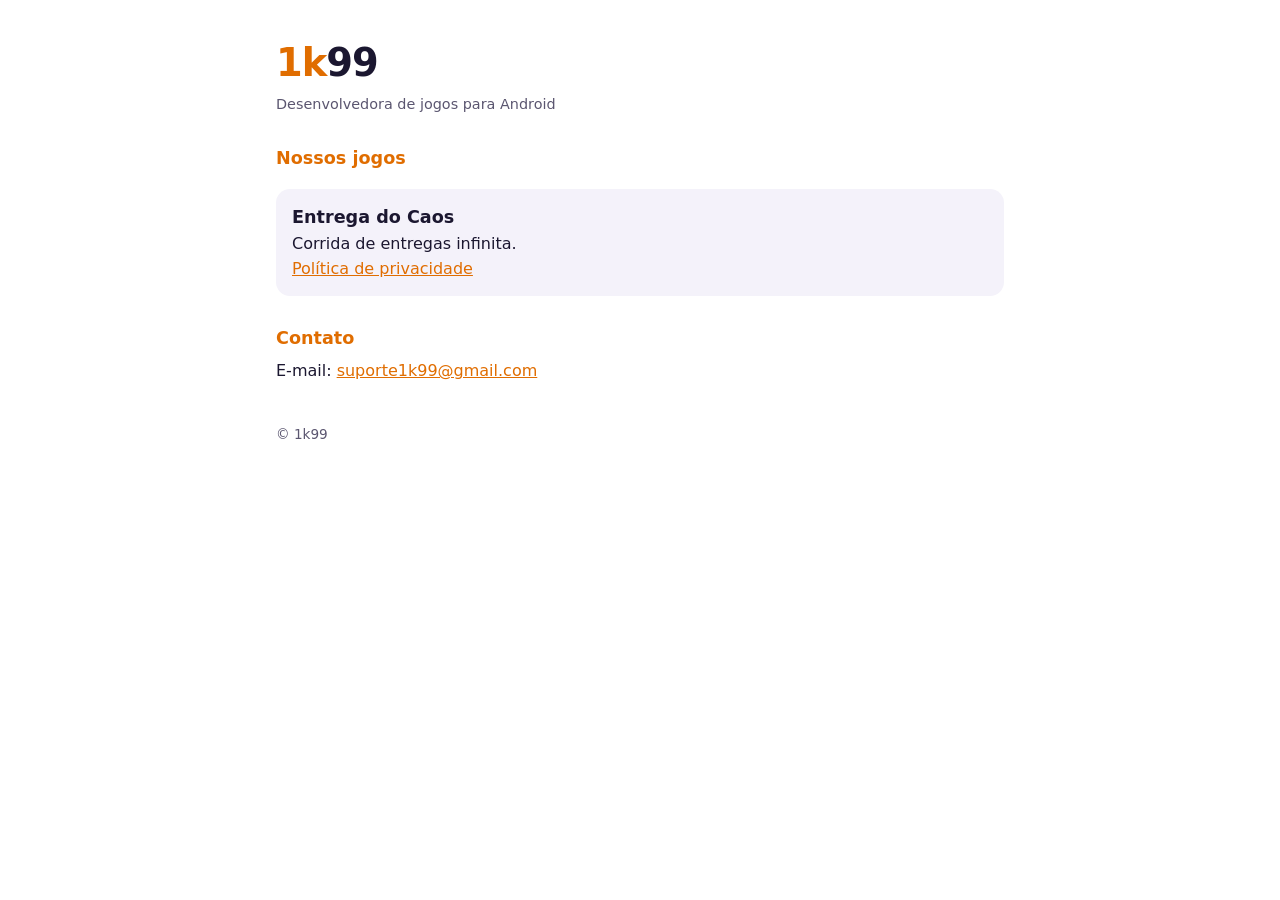
==== index.html @ 393ed0dd "Site da 1k99: pagina inicial e app-ads.txt" ====
<!doctype html>
<html lang="pt-BR">
<head>
<meta charset="utf-8">
<meta name="viewport" content="width=device-width, initial-scale=1">
<title>1k99 — Jogos</title>
<link rel="stylesheet" href="style.css">
</head>
<body>
<main>
<div class="brand"><span>1k</span>99</div>
<p class="meta">Desenvolvedora de jogos para Android</p>

<h2>Nossos jogos</h2>
<ul class="apps">
  <li>
    <strong>Entrega do Caos</strong>
    Corrida de entregas infinita.<br>
    <a href="entrega-do-caos/privacidade/">Política de privacidade</a>
  </li>
  <!-- NOVO APP: copie o bloco <li> acima, troque o nome e o link -->
</ul>

<h2>Contato</h2>
<p>E-mail: <a href="mailto:suporte1k99@gmail.com">suporte1k99@gmail.com</a></p>

<footer>© 1k99</footer>
</main>
</body>
</html>
---- style.css ----
:root { --bg:#ffffff; --fg:#1b1730; --muted:#5b5670; --card:#f4f2fa; --accent:#e06d00; }
@media (prefers-color-scheme: dark) { :root { --bg:#16131f; --fg:#f2f0f8; --muted:#b4aec6; --card:#221d30; --accent:#ffa040; } }
* { box-sizing:border-box; }
body { margin:0; background:var(--bg); color:var(--fg); font:16px/1.6 system-ui,-apple-system,"Segoe UI",Roboto,sans-serif; }
main { max-width:760px; margin:0 auto; padding:32px 16px 48px; }
h1 { font-size:1.7rem; margin:0 0 4px; }
h2 { font-size:1.1rem; margin:28px 0 6px; color:var(--accent); }
p, li { margin:0 0 10px; }
a { color:var(--accent); }
.meta { color:var(--muted); font-size:.9rem; }
.brand { font-weight:800; font-size:2.4rem; letter-spacing:-1px; }
.brand span { color:var(--accent); }
.apps { list-style:none; padding:0; display:grid; gap:12px; }
.apps li { background:var(--card); border-radius:14px; padding:14px 16px; margin:0; }
.apps strong { display:block; font-size:1.1rem; }
footer { margin-top:40px; color:var(--muted); font-size:.85rem; }
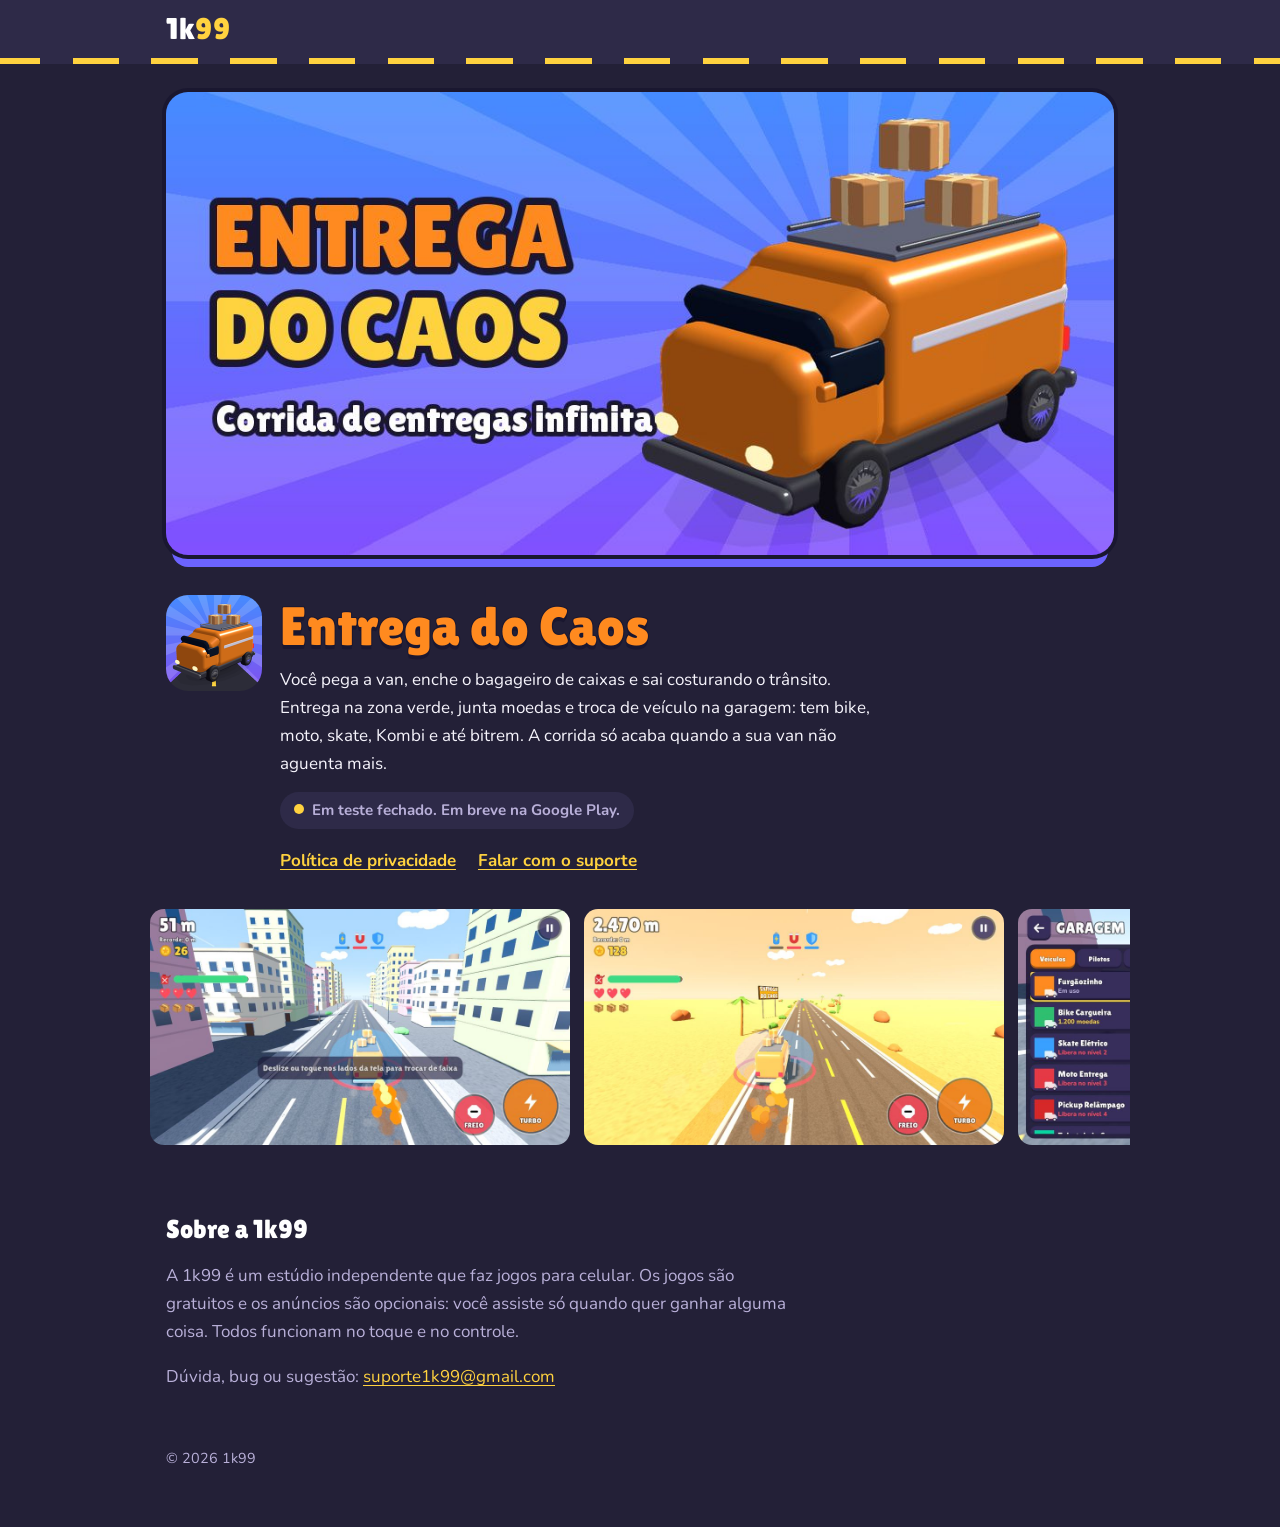
==== commit 4c1a9d1b: "Site novo da 1k99 e politica revisada do Entrega do Caos Co-Authored-By: Claude Opus 5.5 <noreply@an" ====
--- a/index.html
+++ b/index.html
@@ -3,28 +3,53 @@
 <head>
 <meta charset="utf-8">
 <meta name="viewport" content="width=device-width, initial-scale=1">
-<title>1k99 — Jogos</title>
+<title>1k99 | Entrega do Caos</title>
+<meta name="description" content="1k99, estúdio independente de jogos para Android. Conheça o Entrega do Caos.">
+<link rel="icon" href="favicon.png">
+<link rel="apple-touch-icon" href="apple-touch-icon.png">
+<link rel="preconnect" href="https://fonts.googleapis.com">
+<link rel="preconnect" href="https://fonts.gstatic.com" crossorigin>
+<link href="https://fonts.googleapis.com/css2?family=Nunito:wght@400;700&display=swap" rel="stylesheet">
 <link rel="stylesheet" href="style.css">
 </head>
 <body>
+<header class="rua">
+  <div class="rua-dentro">
+    <a class="marca" href="./">1k<b>99</b></a>
+  </div>
+</header>
+
 <main>
-<div class="brand"><span>1k</span>99</div>
-<p class="meta">Desenvolvedora de jogos para Android</p>
+  <img class="capa" src="img/entrega-capa.jpg" width="1024" height="500"
+       alt="Van laranja carregada de caixas ao lado do título Entrega do Caos">
 
-<h2>Nossos jogos</h2>
-<ul class="apps">
-  <li>
-    <strong>Entrega do Caos</strong>
-    Corrida de entregas infinita.<br>
-    <a href="entrega-do-caos/privacidade/">Política de privacidade</a>
-  </li>
-  <!-- NOVO APP: copie o bloco <li> acima, troque o nome e o link -->
-</ul>
+  <section class="jogo">
+    <img class="icone" src="img/entrega-icone.png" width="96" height="96" alt="">
+    <div>
+      <h1>Entrega do Caos</h1>
+      <p>Você pega a van, enche o bagageiro de caixas e sai costurando o trânsito. Entrega na zona verde, junta moedas e troca de veículo na garagem: tem bike, moto, skate, Kombi e até bitrem. A corrida só acaba quando a sua van não aguenta mais.</p>
+      <span class="status">Em teste fechado. Em breve na Google Play.</span>
+      <div class="links-jogo">
+        <a href="entrega-do-caos/privacidade/">Política de privacidade</a>
+        <a href="mailto:suporte1k99@gmail.com?subject=Entrega%20do%20Caos">Falar com o suporte</a>
+      </div>
+    </div>
+  </section>
 
-<h2>Contato</h2>
-<p>E-mail: <a href="mailto:suporte1k99@gmail.com">suporte1k99@gmail.com</a></p>
+  <div class="fotos" tabindex="0" aria-label="Imagens do jogo">
+    <img src="img/corrida-cidade.jpg" width="960" height="540" loading="lazy" alt="Van desviando de carros numa avenida da cidade">
+    <img src="img/corrida-deserto.jpg" width="960" height="540" loading="lazy" alt="Corrida na estrada do deserto">
+    <img src="img/garagem.jpg" width="960" height="540" loading="lazy" alt="Garagem com a Bike Cargueira e a lista de veículos">
+    <img src="img/corrida-noite.jpg" width="960" height="540" loading="lazy" alt="Entrega à noite entre prédios iluminados">
+  </div>
 
-<footer>© 1k99</footer>
+  <section class="sobre">
+    <h2>Sobre a 1k99</h2>
+    <p>A 1k99 é um estúdio independente que faz jogos para celular. Os jogos são gratuitos e os anúncios são opcionais: você assiste só quando quer ganhar alguma coisa. Todos funcionam no toque e no controle.</p>
+    <p>Dúvida, bug ou sugestão: <a href="mailto:suporte1k99@gmail.com">suporte1k99@gmail.com</a></p>
+  </section>
+
+  <footer>© 2026 1k99</footer>
 </main>
 </body>
 </html>
--- a/style.css
+++ b/style.css
@@ -1,16 +1,149 @@
-:root { --bg:#ffffff; --fg:#1b1730; --muted:#5b5670; --card:#f4f2fa; --accent:#e06d00; }
-@media (prefers-color-scheme: dark) { :root { --bg:#16131f; --fg:#f2f0f8; --muted:#b4aec6; --card:#221d30; --accent:#ffa040; } }
-* { box-sizing:border-box; }
-body { margin:0; background:var(--bg); color:var(--fg); font:16px/1.6 system-ui,-apple-system,"Segoe UI",Roboto,sans-serif; }
-main { max-width:760px; margin:0 auto; padding:32px 16px 48px; }
-h1 { font-size:1.7rem; margin:0 0 4px; }
-h2 { font-size:1.1rem; margin:28px 0 6px; color:var(--accent); }
-p, li { margin:0 0 10px; }
-a { color:var(--accent); }
-.meta { color:var(--muted); font-size:.9rem; }
-.brand { font-weight:800; font-size:2.4rem; letter-spacing:-1px; }
-.brand span { color:var(--accent); }
-.apps { list-style:none; padding:0; display:grid; gap:12px; }
-.apps li { background:var(--card); border-radius:14px; padding:14px 16px; margin:0; }
-.apps strong { display:block; font-size:1.1rem; }
-footer { margin-top:40px; color:var(--muted); font-size:.85rem; }
+@font-face {
+  font-family: "Lilita One";
+  src: url("fonts/LilitaOne.woff2") format("woff2");
+  font-display: swap;
+}
+
+:root {
+  --asfalto: #232037;
+  --asfalto-claro: #2e2a48;
+  --faixa: #ffd23f;
+  --van: #ff8a1f;
+  --ceu: #6c63ff;
+  --texto: #f6f4fc;
+  --apagado: #b9b0d9;
+  --contorno: #1a1730;
+}
+
+* { box-sizing: border-box; }
+
+html { -webkit-text-size-adjust: 100%; }
+
+body {
+  margin: 0;
+  background: var(--asfalto);
+  color: var(--texto);
+  font: 400 1.0625rem/1.65 "Nunito", system-ui, sans-serif;
+}
+
+a { color: var(--faixa); text-underline-offset: 3px; }
+a:hover { color: #fff; }
+a:focus-visible { outline: 3px solid var(--faixa); outline-offset: 3px; border-radius: 4px; }
+
+img { display: block; max-width: 100%; height: auto; }
+
+/* Rua no topo: a faixa amarela tracejada é o fio que liga as páginas */
+.rua {
+  background: var(--asfalto-claro);
+  border-bottom: 6px dashed var(--faixa);
+  border-image: repeating-linear-gradient(90deg, var(--faixa) 0 46px, transparent 46px 78px) 6;
+}
+.rua-dentro {
+  max-width: 980px;
+  margin: 0 auto;
+  padding: 14px 16px;
+  display: flex;
+  align-items: center;
+  gap: 12px;
+}
+.marca {
+  font-family: "Lilita One", sans-serif;
+  font-size: 1.9rem;
+  line-height: 1;
+  color: #fff;
+  text-decoration: none;
+  letter-spacing: .5px;
+}
+.marca b { color: var(--faixa); font-weight: 400; }
+.rua-dentro a.voltar { margin-left: auto; font-weight: 700; font-size: .95rem; }
+
+main { max-width: 980px; margin: 0 auto; padding: 28px 16px 56px; }
+
+h1, h2, h3 { font-family: "Lilita One", sans-serif; font-weight: 400; line-height: 1.15; }
+
+/* Página inicial */
+.capa {
+  border-radius: 22px;
+  overflow: hidden;
+  box-shadow: 0 0 0 4px var(--contorno), 0 18px 0 -6px var(--ceu);
+}
+.jogo {
+  display: grid;
+  grid-template-columns: 96px 1fr;
+  gap: 18px;
+  align-items: start;
+  margin-top: 40px;
+}
+.jogo img.icone { border-radius: 22px; width: 96px; height: 96px; }
+.jogo h1 {
+  margin: 0;
+  font-size: clamp(2.2rem, 6vw, 3.4rem);
+  color: var(--van);
+  -webkit-text-stroke: 2px var(--contorno);
+  paint-order: stroke fill;
+  text-shadow: 0 4px 0 var(--contorno);
+}
+.jogo p { margin: 8px 0 0; max-width: 60ch; }
+.status {
+  display: inline-block;
+  margin-top: 14px;
+  padding: 6px 14px;
+  border-radius: 999px;
+  background: var(--asfalto-claro);
+  color: var(--apagado);
+  font-weight: 700;
+  font-size: .95rem;
+}
+.status::before {
+  content: "";
+  display: inline-block;
+  width: 10px; height: 10px;
+  margin-right: 8px;
+  border-radius: 50%;
+  background: var(--faixa);
+  vertical-align: 1px;
+}
+
+.fotos {
+  display: flex;
+  gap: 14px;
+  overflow-x: auto;
+  scroll-snap-type: x mandatory;
+  margin: 30px -16px 0;
+  padding: 4px 16px 14px;
+}
+.fotos img {
+  flex: none;
+  width: min(78vw, 420px);
+  scroll-snap-align: start;
+  border-radius: 14px;
+}
+
+.links-jogo { margin-top: 18px; display: flex; flex-wrap: wrap; gap: 10px 22px; font-weight: 700; }
+
+.sobre { margin-top: 56px; max-width: 62ch; color: var(--apagado); }
+.sobre h2 { color: #fff; font-size: 1.6rem; margin: 0 0 6px; }
+
+footer { margin-top: 56px; color: var(--apagado); font-size: .9rem; }
+
+/* Política */
+.politica { max-width: 68ch; }
+.politica h1 { font-size: clamp(2rem, 5.5vw, 2.8rem); margin: 0; color: #fff; }
+.politica .data { color: var(--apagado); margin: 6px 0 0; font-size: .95rem; }
+.politica h2 { color: var(--faixa); font-size: 1.45rem; margin: 40px 0 8px; }
+.politica p, .politica li { margin: 0 0 12px; }
+.politica ul { padding-left: 1.2em; }
+.politica li::marker { color: var(--van); }
+.resumo {
+  margin-top: 26px;
+  padding: 18px 20px;
+  border-radius: 16px;
+  background: var(--asfalto-claro);
+  border-left: 6px solid var(--van);
+}
+.resumo p:last-child { margin-bottom: 0; }
+
+@media (max-width: 520px) {
+  .jogo { grid-template-columns: 1fr; }
+  .jogo img.icone { width: 80px; height: 80px; }
+}
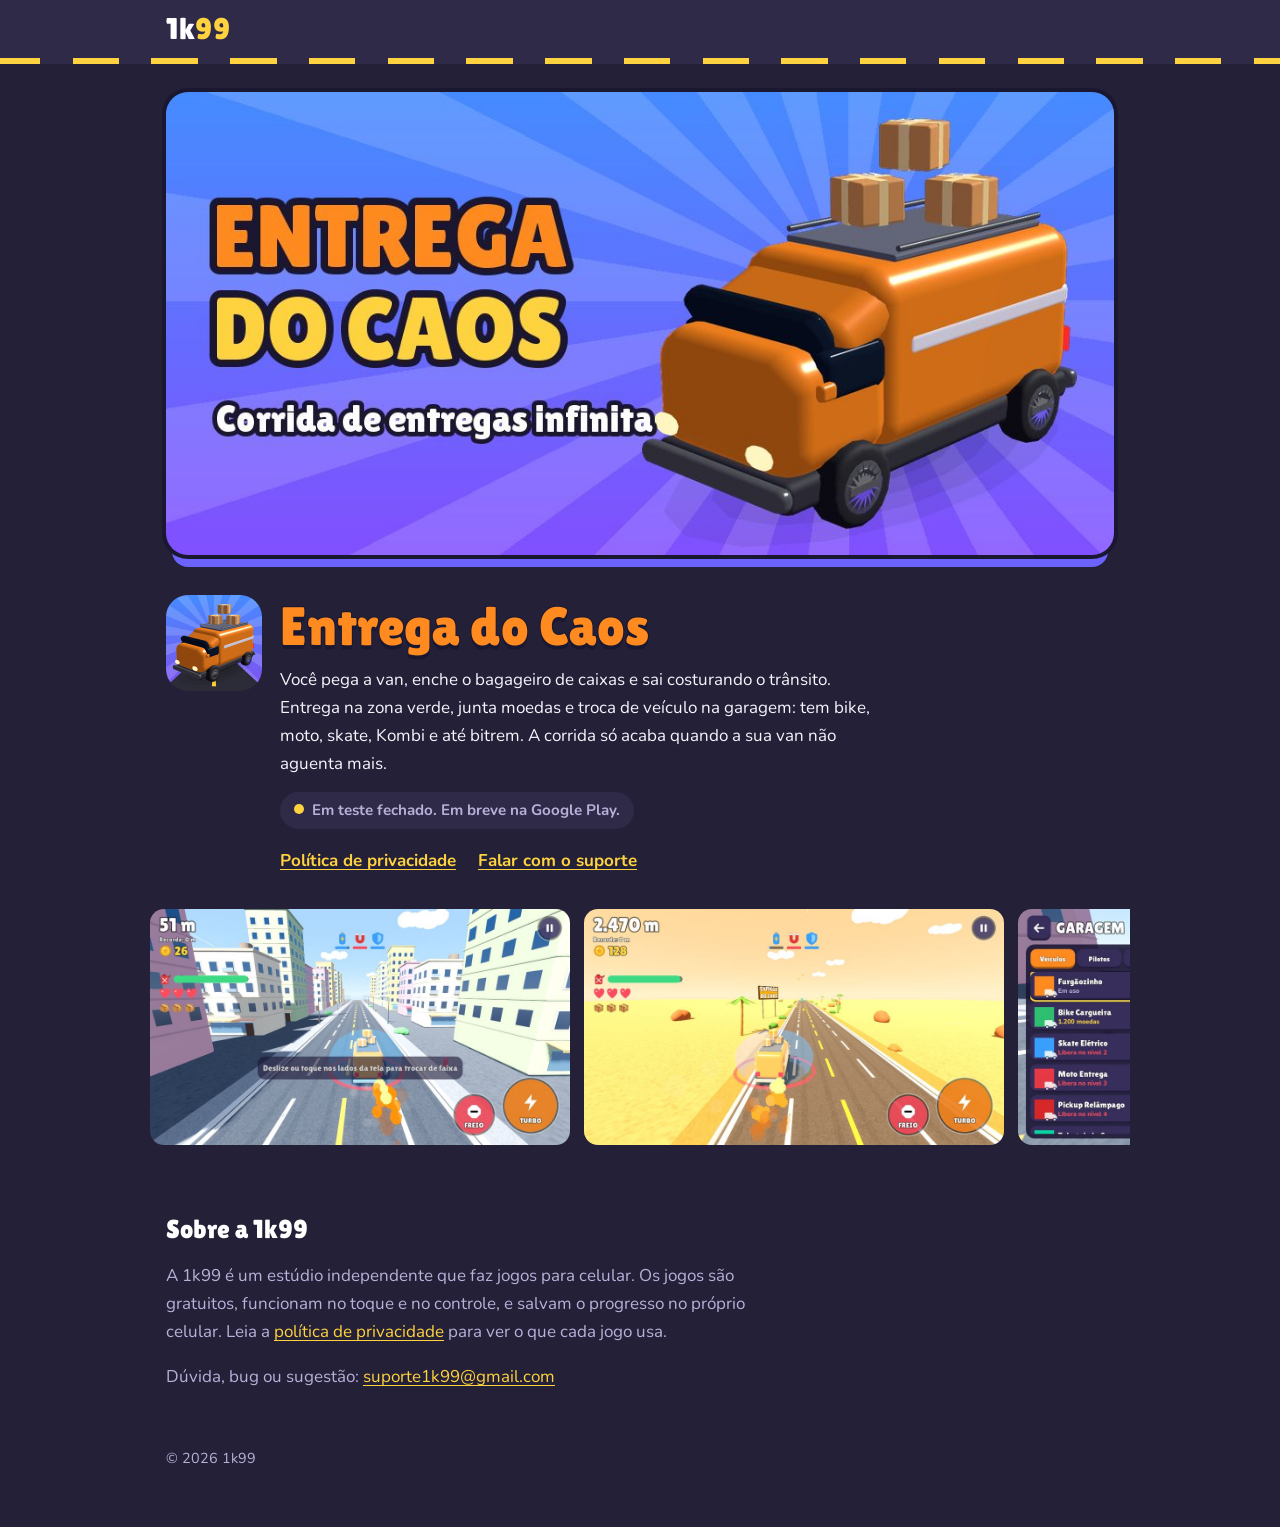
==== commit 23c05339: "Politica de privacidade unica da 1k99 com secao por jogo Co-Authored-By: Claude Opus 5.5 <noreply@an" ====
--- a/index.html
+++ b/index.html
@@ -30,7 +30,7 @@
       <p>Você pega a van, enche o bagageiro de caixas e sai costurando o trânsito. Entrega na zona verde, junta moedas e troca de veículo na garagem: tem bike, moto, skate, Kombi e até bitrem. A corrida só acaba quando a sua van não aguenta mais.</p>
       <span class="status">Em teste fechado. Em breve na Google Play.</span>
       <div class="links-jogo">
-        <a href="entrega-do-caos/privacidade/">Política de privacidade</a>
+        <a href="privacidade/#entrega-do-caos">Política de privacidade</a>
         <a href="mailto:suporte1k99@gmail.com?subject=Entrega%20do%20Caos">Falar com o suporte</a>
       </div>
     </div>
@@ -45,7 +45,7 @@
 
   <section class="sobre">
     <h2>Sobre a 1k99</h2>
-    <p>A 1k99 é um estúdio independente que faz jogos para celular. Os jogos são gratuitos e os anúncios são opcionais: você assiste só quando quer ganhar alguma coisa. Todos funcionam no toque e no controle.</p>
+    <p>A 1k99 é um estúdio independente que faz jogos para celular. Os jogos são gratuitos, funcionam no toque e no controle, e salvam o progresso no próprio celular. Leia a <a href="privacidade/">política de privacidade</a> para ver o que cada jogo usa.</p>
     <p>Dúvida, bug ou sugestão: <a href="mailto:suporte1k99@gmail.com">suporte1k99@gmail.com</a></p>
   </section>
 
--- a/style.css
+++ b/style.css
@@ -131,6 +131,7 @@
 .politica h1 { font-size: clamp(2rem, 5.5vw, 2.8rem); margin: 0; color: #fff; }
 .politica .data { color: var(--apagado); margin: 6px 0 0; font-size: .95rem; }
 .politica h2 { color: var(--faixa); font-size: 1.45rem; margin: 40px 0 8px; }
+.politica h3 { color: #fff; font-size: 1.25rem; margin: 22px 0 8px; }
 .politica p, .politica li { margin: 0 0 12px; }
 .politica ul { padding-left: 1.2em; }
 .politica li::marker { color: var(--van); }
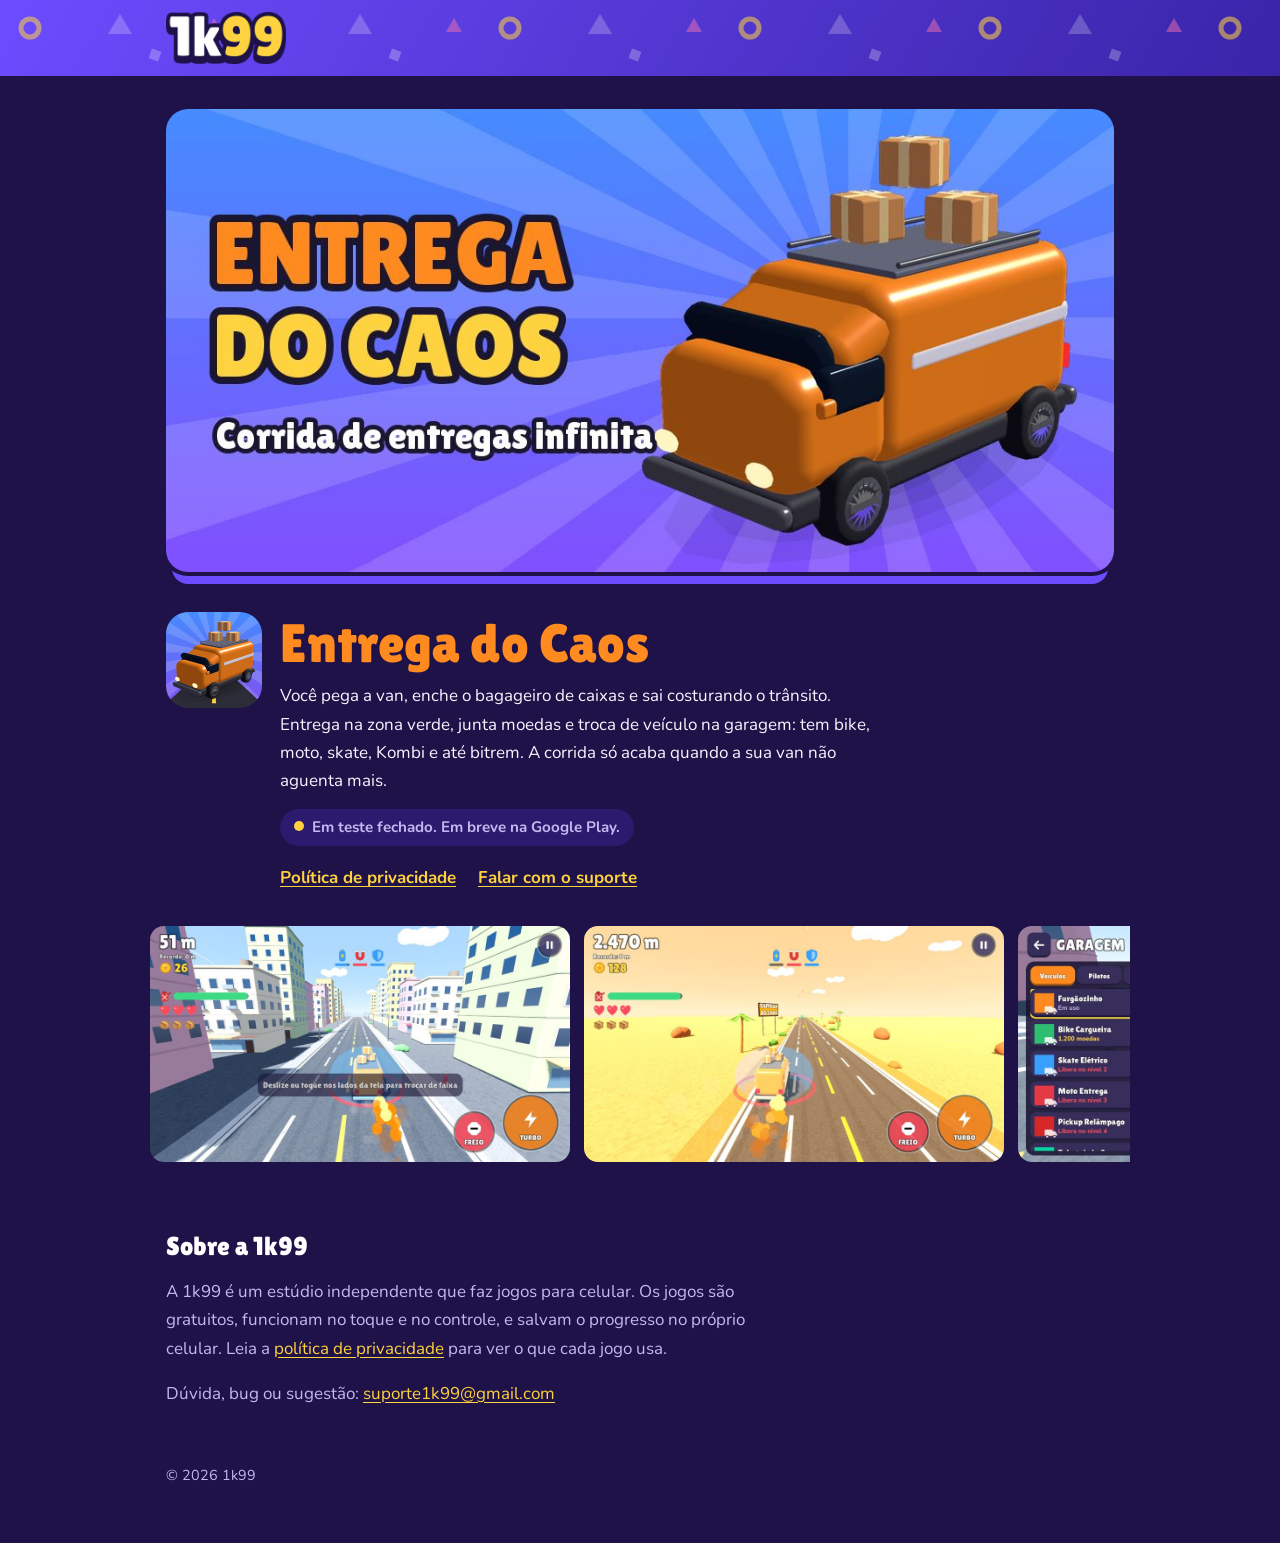
==== commit 9b1cff57: "Site com a identidade visual nova da 1k99 Co-Authored-By: Claude Opus 5.5 <noreply@anthropic.com> Cl" ====
--- a/index.html
+++ b/index.html
@@ -13,9 +13,9 @@
 <link rel="stylesheet" href="style.css">
 </head>
 <body>
-<header class="rua">
-  <div class="rua-dentro">
-    <a class="marca" href="./">1k<b>99</b></a>
+<header class="topo">
+  <div class="topo-dentro">
+    <a class="marca" href="./"><img src="img/logo-1k99.png" width="120" height="52" alt="1k99"></a>
   </div>
 </header>
 
--- a/style.css
+++ b/style.css
@@ -5,14 +5,16 @@
 }
 
 :root {
-  --asfalto: #232037;
-  --asfalto-claro: #2e2a48;
-  --faixa: #ffd23f;
+  --fundo: #1e1248;
+  --painel: #2c1a6e;
+  --roxo: #6c4cff;
+  --roxo-escuro: #3a24a8;
+  --amarelo: #ffd23f;
+  --rosa: #ff78aa;
   --van: #ff8a1f;
-  --ceu: #6c63ff;
-  --texto: #f6f4fc;
-  --apagado: #b9b0d9;
-  --contorno: #1a1730;
+  --texto: #f7f5ff;
+  --apagado: #c3b8f0;
+  --contorno: #1e1248;
 }
 
 * { box-sizing: border-box; }
@@ -21,41 +23,34 @@
 
 body {
   margin: 0;
-  background: var(--asfalto);
+  background: var(--fundo);
   color: var(--texto);
   font: 400 1.0625rem/1.65 "Nunito", system-ui, sans-serif;
 }
 
-a { color: var(--faixa); text-underline-offset: 3px; }
+a { color: var(--amarelo); text-underline-offset: 3px; }
 a:hover { color: #fff; }
-a:focus-visible { outline: 3px solid var(--faixa); outline-offset: 3px; border-radius: 4px; }
+a:focus-visible { outline: 3px solid var(--amarelo); outline-offset: 3px; border-radius: 4px; }
 
 img { display: block; max-width: 100%; height: auto; }
 
-/* Rua no topo: a faixa amarela tracejada é o fio que liga as páginas */
-.rua {
-  background: var(--asfalto-claro);
-  border-bottom: 6px dashed var(--faixa);
-  border-image: repeating-linear-gradient(90deg, var(--faixa) 0 46px, transparent 46px 78px) 6;
+/* Topo com as cores da marca 1k99: roxo, confetes e o logo */
+.topo {
+  background-color: var(--roxo-escuro);
+  background-image: url("data:image/svg+xml,%3Csvg%20xmlns%3D%22http%3A//www.w3.org/2000/svg%22%20width%3D%22240%22%20height%3D%22120%22%20viewBox%3D%220%200%20240%20120%22%3E%3Cg%20fill%3D%22none%22%20stroke-width%3D%225%22%3E%3Ccircle%20cx%3D%2230%22%20cy%3D%2228%22%20r%3D%229%22%20stroke%3D%22%23ffd23f%22%20stroke-opacity%3D%22.55%22/%3E%3Ccircle%20cx%3D%22196%22%20cy%3D%2286%22%20r%3D%227%22%20stroke%3D%22%23ff78aa%22%20stroke-opacity%3D%22.6%22/%3E%3C/g%3E%3Cpath%20d%3D%22M120%2014l12%2020h-24z%22%20fill%3D%22%23ffffff%22%20fill-opacity%3D%22.22%22/%3E%3Cpath%20d%3D%22M70%2082l9%209-9%209-9-9z%22%20fill%3D%22%23ffd23f%22%20fill-opacity%3D%22.45%22/%3E%3Cpath%20d%3D%22M214%2018l8%2014h-16z%22%20fill%3D%22%23ff78aa%22%20fill-opacity%3D%22.45%22/%3E%3Crect%20x%3D%22150%22%20y%3D%2250%22%20width%3D%2210%22%20height%3D%2210%22%20transform%3D%22rotate%2820%20155%2055%29%22%20fill%3D%22%23ffffff%22%20fill-opacity%3D%22.25%22/%3E%3C/svg%3E"), linear-gradient(120deg, var(--roxo), var(--roxo-escuro));
+  border-bottom: 5px solid var(--contorno);
 }
-.rua-dentro {
+.topo-dentro {
   max-width: 980px;
   margin: 0 auto;
-  padding: 14px 16px;
+  padding: 12px 16px;
   display: flex;
   align-items: center;
   gap: 12px;
 }
-.marca {
-  font-family: "Lilita One", sans-serif;
-  font-size: 1.9rem;
-  line-height: 1;
-  color: #fff;
-  text-decoration: none;
-  letter-spacing: .5px;
-}
-.marca b { color: var(--faixa); font-weight: 400; }
-.rua-dentro a.voltar { margin-left: auto; font-weight: 700; font-size: .95rem; }
+.marca { display: block; line-height: 0; }
+.marca img { height: 52px; width: auto; }
+.topo-dentro a.voltar { margin-left: auto; font-weight: 700; font-size: .95rem; color: #fff; }
 
 main { max-width: 980px; margin: 0 auto; padding: 28px 16px 56px; }
 
@@ -65,7 +60,7 @@
 .capa {
   border-radius: 22px;
   overflow: hidden;
-  box-shadow: 0 0 0 4px var(--contorno), 0 18px 0 -6px var(--ceu);
+  box-shadow: 0 0 0 4px var(--contorno), 0 18px 0 -6px var(--roxo);
 }
 .jogo {
   display: grid;
@@ -89,7 +84,7 @@
   margin-top: 14px;
   padding: 6px 14px;
   border-radius: 999px;
-  background: var(--asfalto-claro);
+  background: var(--painel);
   color: var(--apagado);
   font-weight: 700;
   font-size: .95rem;
@@ -100,7 +95,7 @@
   width: 10px; height: 10px;
   margin-right: 8px;
   border-radius: 50%;
-  background: var(--faixa);
+  background: var(--amarelo);
   vertical-align: 1px;
 }
 
@@ -130,7 +125,7 @@
 .politica { max-width: 68ch; }
 .politica h1 { font-size: clamp(2rem, 5.5vw, 2.8rem); margin: 0; color: #fff; }
 .politica .data { color: var(--apagado); margin: 6px 0 0; font-size: .95rem; }
-.politica h2 { color: var(--faixa); font-size: 1.45rem; margin: 40px 0 8px; }
+.politica h2 { color: var(--amarelo); font-size: 1.45rem; margin: 40px 0 8px; }
 .politica h3 { color: #fff; font-size: 1.25rem; margin: 22px 0 8px; }
 .politica p, .politica li { margin: 0 0 12px; }
 .politica ul { padding-left: 1.2em; }
@@ -139,7 +134,7 @@
   margin-top: 26px;
   padding: 18px 20px;
   border-radius: 16px;
-  background: var(--asfalto-claro);
+  background: var(--painel);
   border-left: 6px solid var(--van);
 }
 .resumo p:last-child { margin-bottom: 0; }
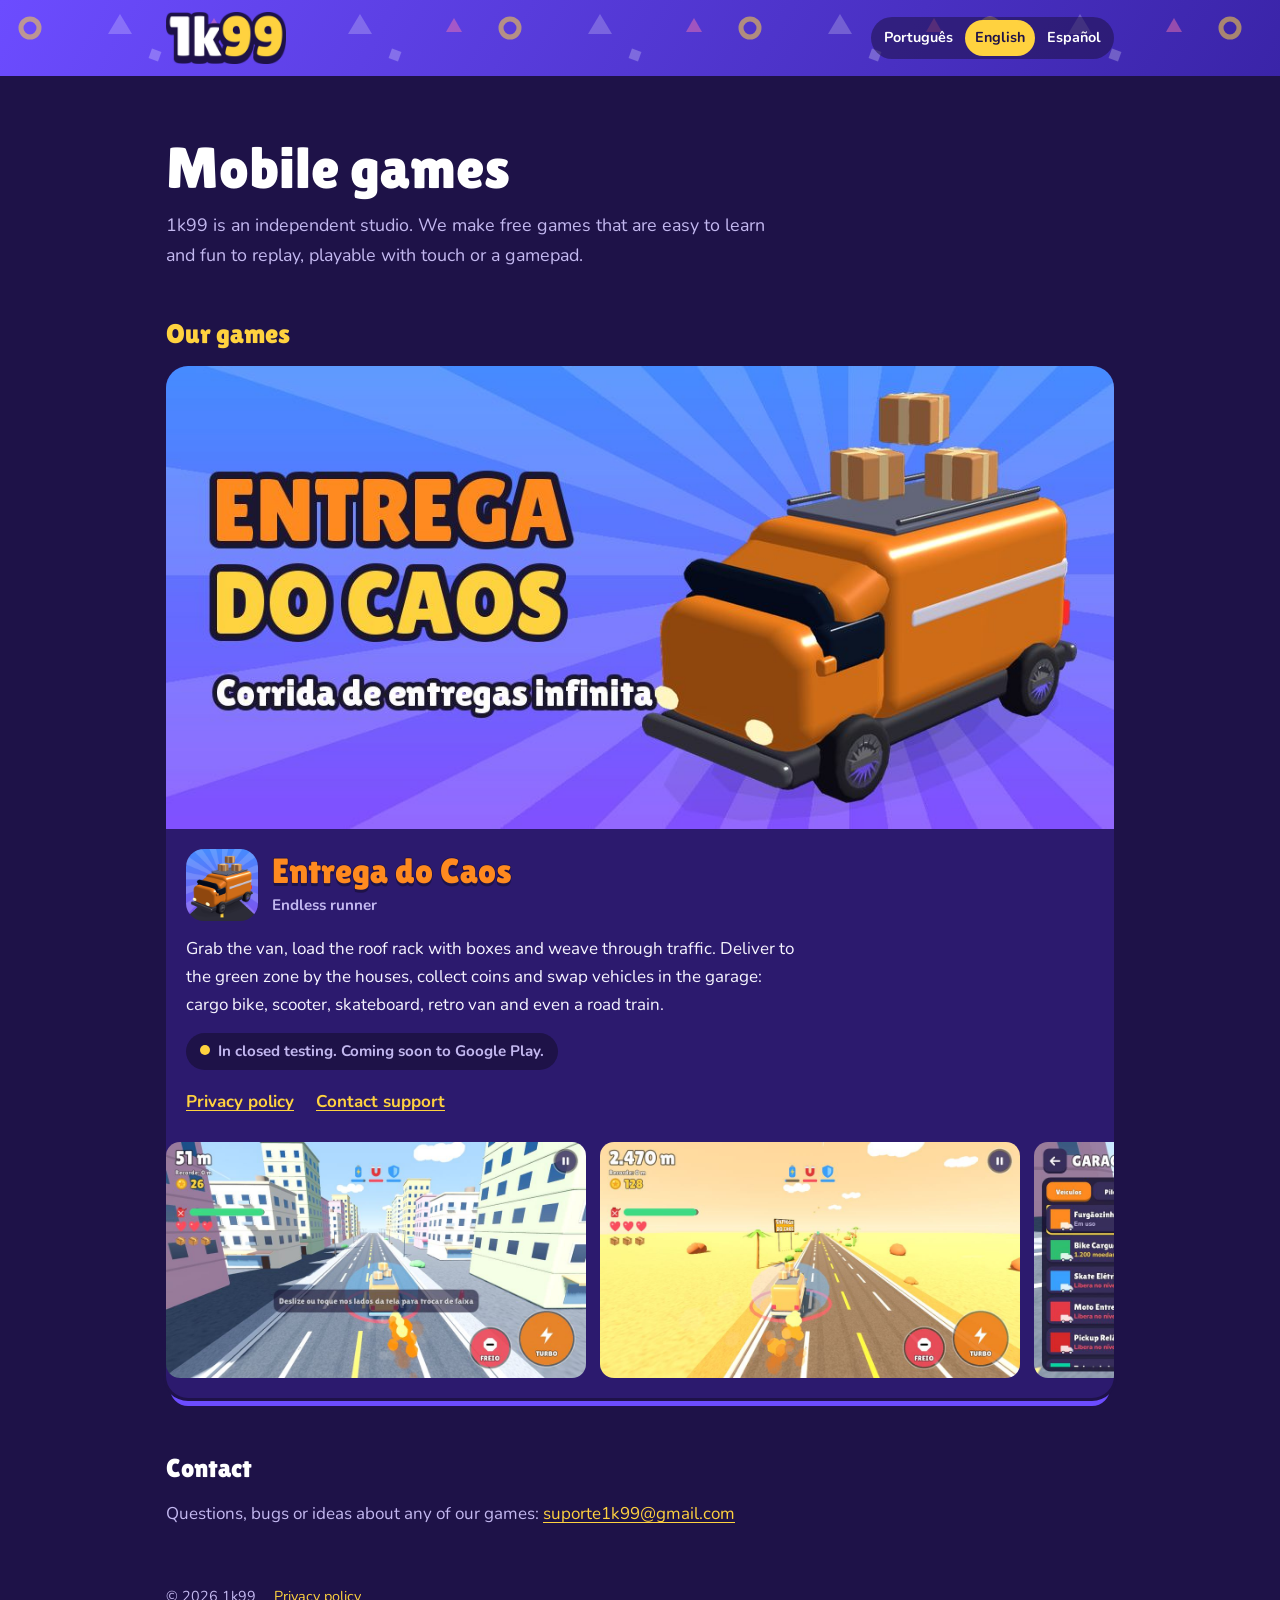
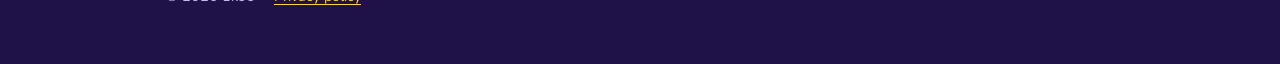
==== commit 2bf9fed8: "Site da 1k99 em portugues, ingles e espanhol, com pagina do estudio e lista de jogos Co-Authored-By:" ====
--- a/index.html
+++ b/index.html
@@ -3,8 +3,12 @@
 <head>
 <meta charset="utf-8">
 <meta name="viewport" content="width=device-width, initial-scale=1">
-<title>1k99 | Entrega do Caos</title>
-<meta name="description" content="1k99, estúdio independente de jogos para Android. Conheça o Entrega do Caos.">
+<title>1k99 | Jogos para celular</title>
+<meta name="description" content="1k99 é um estúdio independente de jogos para celular.">
+<link rel="alternate" hreflang="pt-BR" href="https://danandxxy-ship-it.github.io/">
+<link rel="alternate" hreflang="en" href="https://danandxxy-ship-it.github.io/en/">
+<link rel="alternate" hreflang="es" href="https://danandxxy-ship-it.github.io/es/">
+<link rel="alternate" hreflang="x-default" href="https://danandxxy-ship-it.github.io/">
 <link rel="icon" href="favicon.png">
 <link rel="apple-touch-icon" href="apple-touch-icon.png">
 <link rel="preconnect" href="https://fonts.googleapis.com">
@@ -12,44 +16,71 @@
 <link href="https://fonts.googleapis.com/css2?family=Nunito:wght@400;700&display=swap" rel="stylesheet">
 <link rel="stylesheet" href="style.css">
 </head>
-<body>
+<body data-auto>
 <header class="topo">
   <div class="topo-dentro">
     <a class="marca" href="./"><img src="img/logo-1k99.png" width="120" height="52" alt="1k99"></a>
+    <nav class="idiomas" aria-label="Idioma"><a href="./" lang="pt-BR" data-lang="pt" aria-current="true">Português</a><a href="en/" lang="en" data-lang="en">English</a><a href="es/" lang="es" data-lang="es">Español</a></nav>
   </div>
 </header>
+<main>
+  <section class="hero">
+    <h1>Jogos para celular</h1>
+    <p>A 1k99 é um estúdio independente. Fazemos jogos gratuitos, fáceis de aprender e divertidos de repetir, que funcionam no toque e no controle.</p>
+  </section>
 
-<main>
-  <img class="capa" src="img/entrega-capa.jpg" width="1024" height="500"
-       alt="Van laranja carregada de caixas ao lado do título Entrega do Caos">
-
-  <section class="jogo">
-    <img class="icone" src="img/entrega-icone.png" width="96" height="96" alt="">
-    <div>
-      <h1>Entrega do Caos</h1>
-      <p>Você pega a van, enche o bagageiro de caixas e sai costurando o trânsito. Entrega na zona verde, junta moedas e troca de veículo na garagem: tem bike, moto, skate, Kombi e até bitrem. A corrida só acaba quando a sua van não aguenta mais.</p>
+  <h2 class="secao">Nossos jogos</h2>
+  <div class="cards">
+  <article class="card" id="entrega-do-caos">
+    <img class="card-capa" src="img/entrega-capa.jpg" width="1024" height="500" alt="Van laranja carregada de caixas ao lado do título Entrega do Caos">
+    <div class="card-corpo">
+      <div class="card-titulo">
+        <img class="icone" src="img/entrega-icone.png" width="72" height="72" alt="">
+        <div>
+          <h3>Entrega do Caos</h3>
+          <p class="genero">Corrida infinita</p>
+        </div>
+      </div>
+      <p>Pegue a van, encha o bagageiro de caixas e saia costurando o trânsito. Entregue na zona verde das casas, junte moedas e troque de veículo na garagem: tem bike, moto, skate, Kombi e até bitrem.</p>
       <span class="status">Em teste fechado. Em breve na Google Play.</span>
       <div class="links-jogo">
         <a href="privacidade/#entrega-do-caos">Política de privacidade</a>
-        <a href="mailto:suporte1k99@gmail.com?subject=Entrega%20do%20Caos">Falar com o suporte</a>
+        <a href="mailto:suporte1k99@gmail.com?subject=Entrega do Caos">Falar com o suporte</a>
       </div>
     </div>
-  </section>
-
-  <div class="fotos" tabindex="0" aria-label="Imagens do jogo">
-    <img src="img/corrida-cidade.jpg" width="960" height="540" loading="lazy" alt="Van desviando de carros numa avenida da cidade">
-    <img src="img/corrida-deserto.jpg" width="960" height="540" loading="lazy" alt="Corrida na estrada do deserto">
-    <img src="img/garagem.jpg" width="960" height="540" loading="lazy" alt="Garagem com a Bike Cargueira e a lista de veículos">
-    <img src="img/corrida-noite.jpg" width="960" height="540" loading="lazy" alt="Entrega à noite entre prédios iluminados">
+    <div class="fotos" tabindex="0" aria-label="Imagens do jogo">
+      <img src="img/corrida-cidade.jpg" width="960" height="540" loading="lazy" alt="Van desviando de carros na cidade">
+      <img src="img/corrida-deserto.jpg" width="960" height="540" loading="lazy" alt="Corrida na estrada do deserto">
+      <img src="img/garagem.jpg" width="960" height="540" loading="lazy" alt="Garagem com a lista de veículos">
+      <img src="img/corrida-noite.jpg" width="960" height="540" loading="lazy" alt="Entrega à noite na cidade">
+    </div>
+  </article>
   </div>
 
   <section class="sobre">
-    <h2>Sobre a 1k99</h2>
-    <p>A 1k99 é um estúdio independente que faz jogos para celular. Os jogos são gratuitos, funcionam no toque e no controle, e salvam o progresso no próprio celular. Leia a <a href="privacidade/">política de privacidade</a> para ver o que cada jogo usa.</p>
-    <p>Dúvida, bug ou sugestão: <a href="mailto:suporte1k99@gmail.com">suporte1k99@gmail.com</a></p>
+    <h2>Contato</h2>
+    <p>Dúvida, bug ou sugestão sobre qualquer jogo: <a href="mailto:suporte1k99@gmail.com">suporte1k99@gmail.com</a></p>
   </section>
 
-  <footer>© 2026 1k99</footer>
+  <footer>© 2026 1k99 <a href="privacidade/">Política de privacidade</a></footer>
 </main>
+<script>
+// lembra o idioma escolhido; na primeira visita à página inicial em português,
+// leva quem usa o celular em inglês ou espanhol para a versão no idioma dele
+(function () {
+  var links = document.querySelectorAll('.idiomas a');
+  for (var i = 0; i < links.length; i++) {
+    links[i].addEventListener('click', function () {
+      try { localStorage.setItem('lang', this.getAttribute('data-lang')); } catch (e) {}
+    });
+  }
+  if (!document.body.hasAttribute('data-auto')) return;
+  var saved = null;
+  try { saved = localStorage.getItem('lang'); } catch (e) {}
+  var nav = (navigator.language || 'pt').slice(0, 2).toLowerCase();
+  var want = saved || (nav === 'pt' ? 'pt' : (nav === 'es' ? 'es' : 'en'));
+  if (want !== 'pt') location.replace(want + '/');
+})();
+</script>
 </body>
 </html>
--- a/style.css
+++ b/style.css
@@ -56,35 +56,51 @@
 
 h1, h2, h3 { font-family: "Lilita One", sans-serif; font-weight: 400; line-height: 1.15; }
 
-/* Página inicial */
-.capa {
+/* Troca de idioma */
+.idiomas { margin-left: auto; display: flex; gap: 2px; flex-wrap: wrap; justify-content: flex-end; background: rgba(30, 18, 72, .55); border-radius: 999px; padding: 3px; }
+.idiomas a {
+  color: #fff;
+  text-decoration: none;
+  font-weight: 700;
+  font-size: .9rem;
+  padding: 6px 10px;
+  border-radius: 999px;
+}
+.idiomas a:hover { background: rgba(255, 255, 255, .14); color: #fff; }
+.idiomas a[aria-current] { background: var(--amarelo); color: var(--contorno); }
+
+/* Página inicial: estúdio + lista de jogos */
+.hero { padding: 26px 0 8px; max-width: 62ch; }
+.hero h1 { font-size: clamp(2.4rem, 7vw, 3.6rem); margin: 0; color: #fff; }
+.hero p { margin: 10px 0 0; color: var(--apagado); font-size: 1.12rem; }
+.secao { font-size: 1.7rem; color: var(--amarelo); margin: 40px 0 16px; }
+.cards { display: grid; gap: 24px; }
+.card {
+  background: var(--painel);
   border-radius: 22px;
   overflow: hidden;
-  box-shadow: 0 0 0 4px var(--contorno), 0 18px 0 -6px var(--roxo);
+  box-shadow: 0 0 0 3px var(--contorno), 0 12px 0 -4px var(--roxo);
 }
-.jogo {
-  display: grid;
-  grid-template-columns: 96px 1fr;
-  gap: 18px;
-  align-items: start;
-  margin-top: 40px;
+.card-capa { width: 100%; }
+.card-corpo { padding: 20px 20px 4px; }
+.card-titulo { display: flex; gap: 14px; align-items: center; }
+.card-titulo h3 {
+  margin: 0;
+  font-size: clamp(1.7rem, 5vw, 2.2rem);
+  color: var(--van);
+  -webkit-text-stroke: 1.5px var(--contorno);
+  paint-order: stroke fill;
+  text-shadow: 0 3px 0 var(--contorno);
 }
-.jogo img.icone { border-radius: 22px; width: 96px; height: 96px; }
-.jogo h1 {
-  margin: 0;
-  font-size: clamp(2.2rem, 6vw, 3.4rem);
-  color: var(--van);
-  -webkit-text-stroke: 2px var(--contorno);
-  paint-order: stroke fill;
-  text-shadow: 0 4px 0 var(--contorno);
-}
-.jogo p { margin: 8px 0 0; max-width: 60ch; }
+.card-titulo .icone { border-radius: 18px; width: 72px; height: 72px; }
+.genero { margin: 2px 0 0; color: var(--apagado); font-weight: 700; font-size: .95rem; }
+.card-corpo > p { margin: 14px 0 0; max-width: 62ch; }
 .status {
   display: inline-block;
   margin-top: 14px;
   padding: 6px 14px;
   border-radius: 999px;
-  background: var(--painel);
+  background: var(--fundo);
   color: var(--apagado);
   font-weight: 700;
   font-size: .95rem;
@@ -98,14 +114,15 @@
   background: var(--amarelo);
   vertical-align: 1px;
 }
+.links-jogo { margin-top: 16px; display: flex; flex-wrap: wrap; gap: 10px 22px; font-weight: 700; }
 
 .fotos {
   display: flex;
   gap: 14px;
   overflow-x: auto;
   scroll-snap-type: x mandatory;
-  margin: 30px -16px 0;
-  padding: 4px 16px 14px;
+  margin: 18px 0 0;
+  padding: 4px 20px 20px;
 }
 .fotos img {
   flex: none;
@@ -119,7 +136,7 @@
 .sobre { margin-top: 56px; max-width: 62ch; color: var(--apagado); }
 .sobre h2 { color: #fff; font-size: 1.6rem; margin: 0 0 6px; }
 
-footer { margin-top: 56px; color: var(--apagado); font-size: .9rem; }
+footer { margin-top: 56px; color: var(--apagado); font-size: .9rem; display: flex; gap: 18px; flex-wrap: wrap; }
 
 /* Política */
 .politica { max-width: 68ch; }
@@ -140,6 +157,6 @@
 .resumo p:last-child { margin-bottom: 0; }
 
 @media (max-width: 520px) {
-  .jogo { grid-template-columns: 1fr; }
-  .jogo img.icone { width: 80px; height: 80px; }
+  .card-titulo .icone { width: 60px; height: 60px; }
+  .idiomas a { padding: 5px 8px; font-size: .82rem; }
 }
